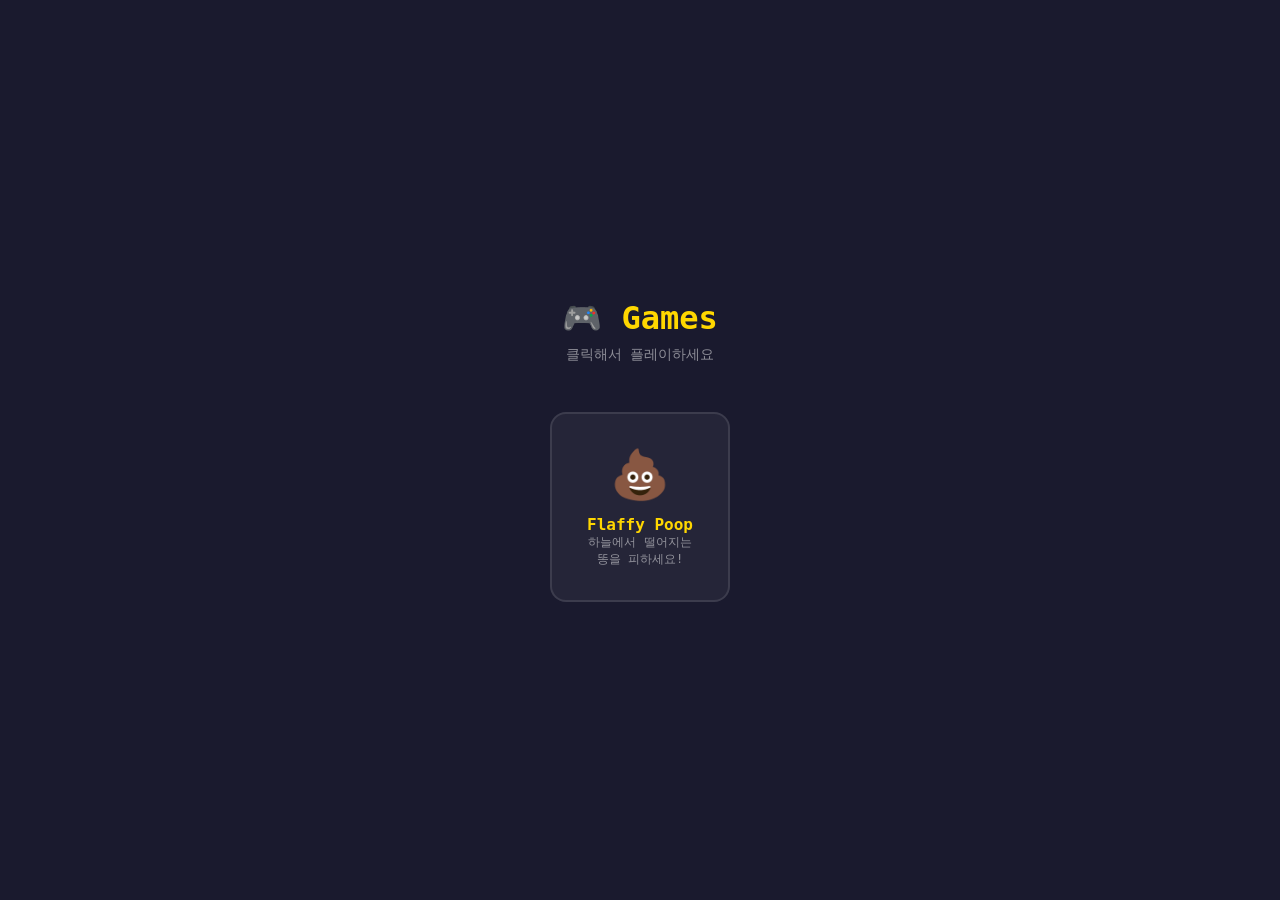
==== index.html @ 1748bb70 "prepare for GitHub Pages hosting - rename 'Flaffy Poop/' to 'flaffy-poop/' for clean URLs - add root" ====
<!DOCTYPE html>
<html lang="ko">
<head>
  <meta charset="UTF-8">
  <meta name="viewport" content="width=device-width, initial-scale=1.0">
  <title>Games</title>
  <style>
    * { margin: 0; padding: 0; box-sizing: border-box; }
    body {
      background: #1a1a2e;
      color: #fff;
      font-family: monospace;
      min-height: 100vh;
      display: flex;
      flex-direction: column;
      align-items: center;
      justify-content: center;
      padding: 40px 20px;
    }
    h1 { font-size: 2rem; color: #FFD700; margin-bottom: 8px; }
    p  { color: rgba(255,255,255,0.5); margin-bottom: 48px; font-size: 0.9rem; }
    .games { display: flex; flex-wrap: wrap; gap: 24px; justify-content: center; }
    .card {
      background: rgba(255,255,255,0.05);
      border: 2px solid rgba(255,255,255,0.1);
      border-radius: 16px;
      padding: 32px 28px;
      text-align: center;
      text-decoration: none;
      color: #fff;
      width: 180px;
      transition: transform 0.15s, border-color 0.15s;
    }
    .card:hover { transform: translateY(-4px); border-color: #FFD700; }
    .card .icon { font-size: 3rem; display: block; margin-bottom: 12px; }
    .card .name { font-size: 1rem; font-weight: bold; color: #FFD700; }
    .card .desc { font-size: 0.75rem; color: rgba(255,255,255,0.5); margin-top: 6px; }
  </style>
</head>
<body>
  <h1>🎮 Games</h1>
  <p>클릭해서 플레이하세요</p>
  <div class="games">
    <a class="card" href="flaffy-poop/">
      <span class="icon">💩</span>
      <span class="name">Flaffy Poop</span>
      <span class="desc">하늘에서 떨어지는 똥을 피하세요!</span>
    </a>
  </div>
</body>
</html>
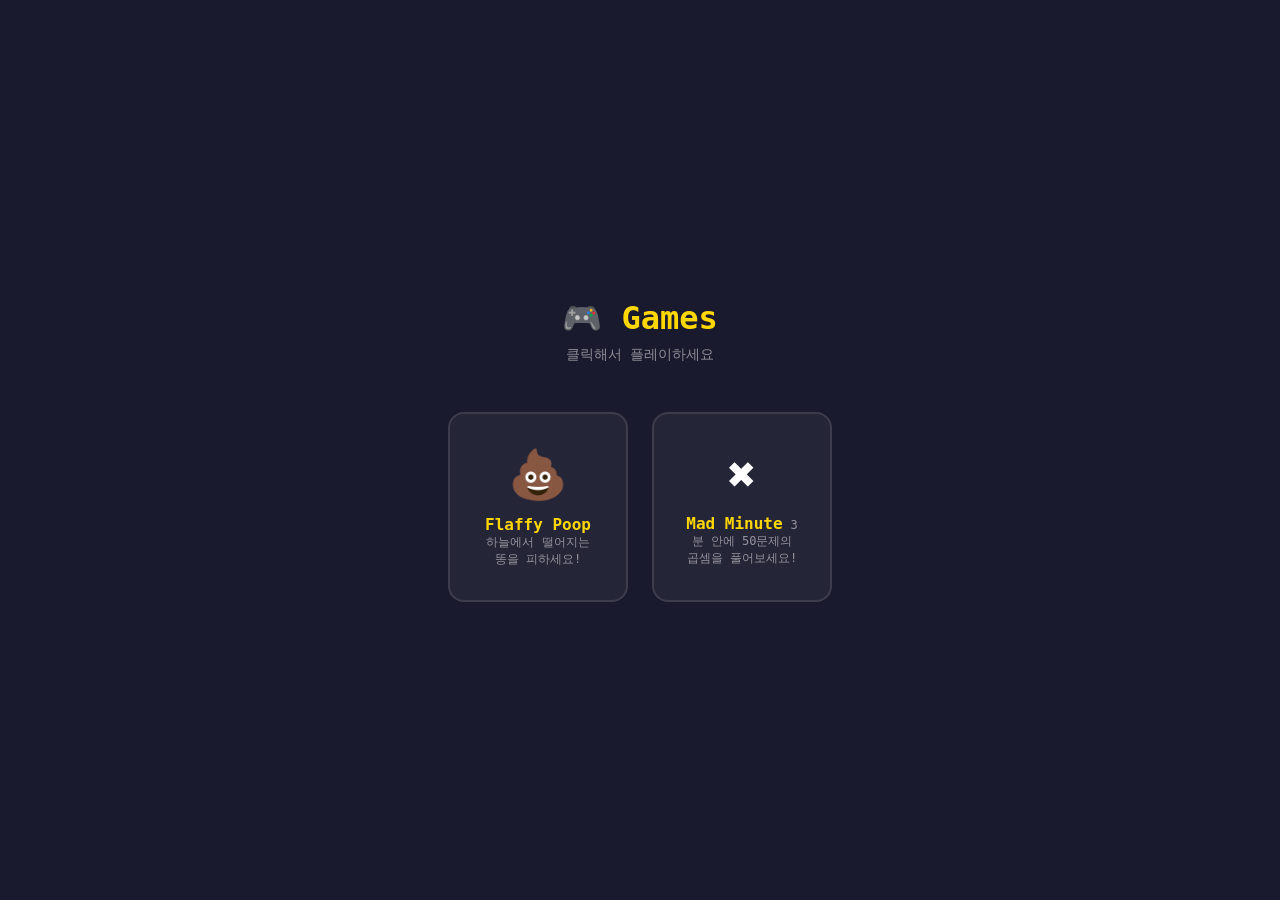
==== commit 13e5dffd: "add mad-minute game and link from homepage Co-Authored-By: Claude Sonnet 4.6 <noreply@anthropic.com>" ====
--- a/index.html
+++ b/index.html
@@ -46,6 +46,11 @@
       <span class="name">Flaffy Poop</span>
       <span class="desc">하늘에서 떨어지는 똥을 피하세요!</span>
     </a>
+    <a class="card" href="mad-minute/">
+      <span class="icon">✖️</span>
+      <span class="name">Mad Minute</span>
+      <span class="desc">3분 안에 50문제의 곱셈을 풀어보세요!</span>
+    </a>
   </div>
 </body>
 </html>
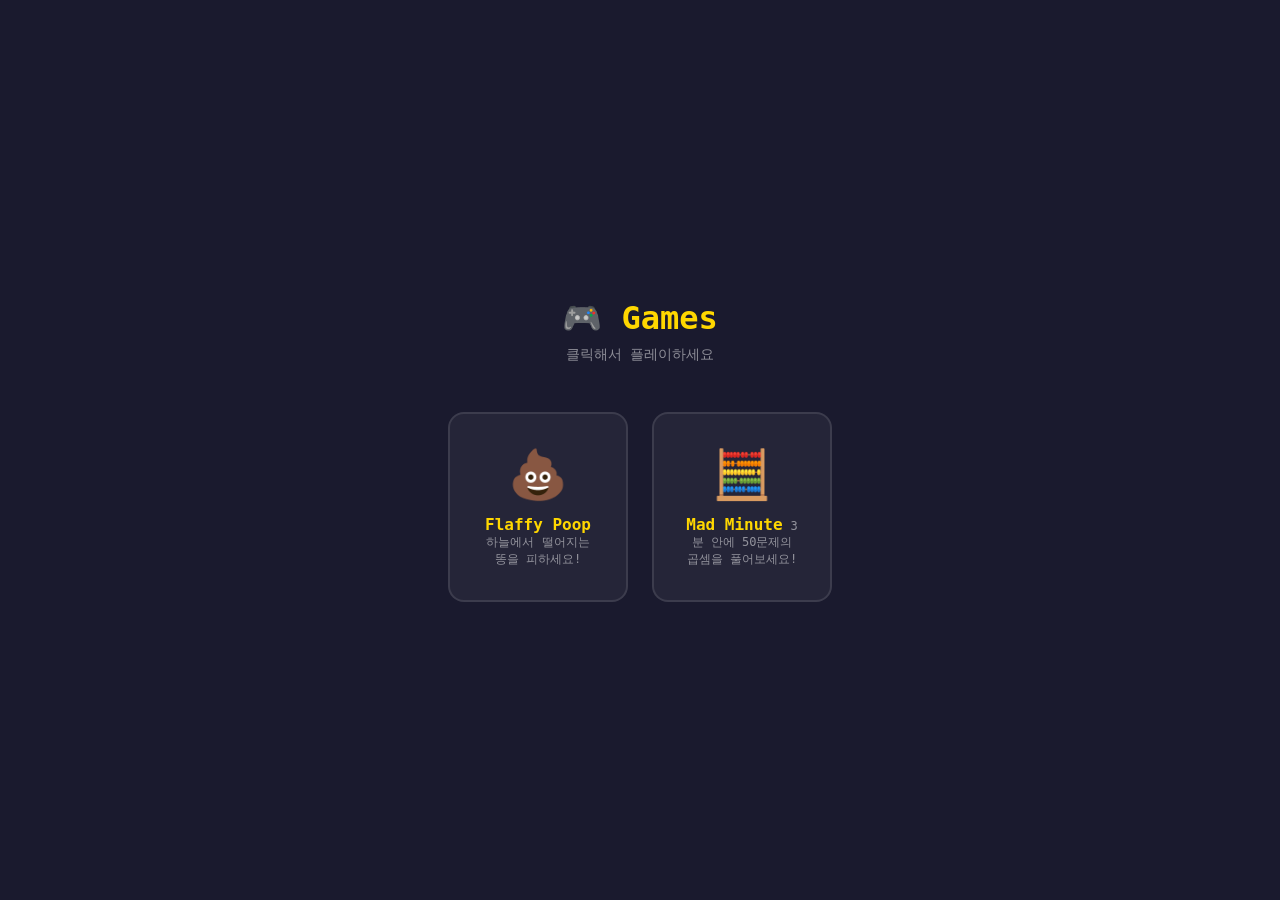
==== commit 5c32a1fb: "fix icon for Mad Minute game" ====
--- a/index.html
+++ b/index.html
@@ -47,7 +47,7 @@
       <span class="desc">하늘에서 떨어지는 똥을 피하세요!</span>
     </a>
     <a class="card" href="mad-minute/">
-      <span class="icon">✖️</span>
+      <span class="icon">🧮</span>
       <span class="name">Mad Minute</span>
       <span class="desc">3분 안에 50문제의 곱셈을 풀어보세요!</span>
     </a>
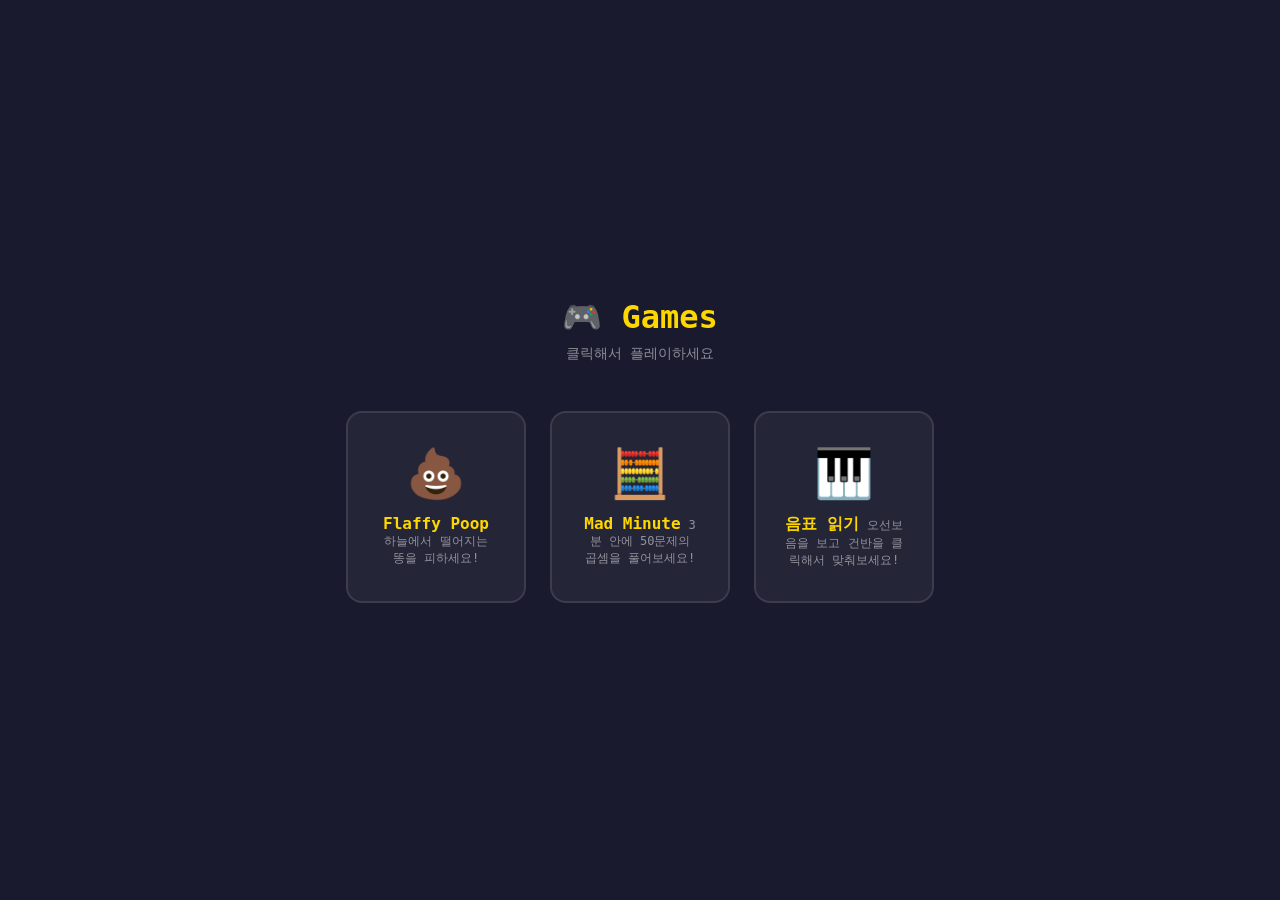
==== commit bc29d7d8: "add note-reader game with requirements, plan, and implementation files" ====
--- a/index.html
+++ b/index.html
@@ -51,6 +51,11 @@
       <span class="name">Mad Minute</span>
       <span class="desc">3분 안에 50문제의 곱셈을 풀어보세요!</span>
     </a>
+    <a class="card" href="note-reader/">
+      <span class="icon">🎹</span>
+      <span class="name">음표 읽기</span>
+      <span class="desc">오선보 음을 보고 건반을 클릭해서 맞춰보세요!</span>
+    </a>
   </div>
 </body>
 </html>
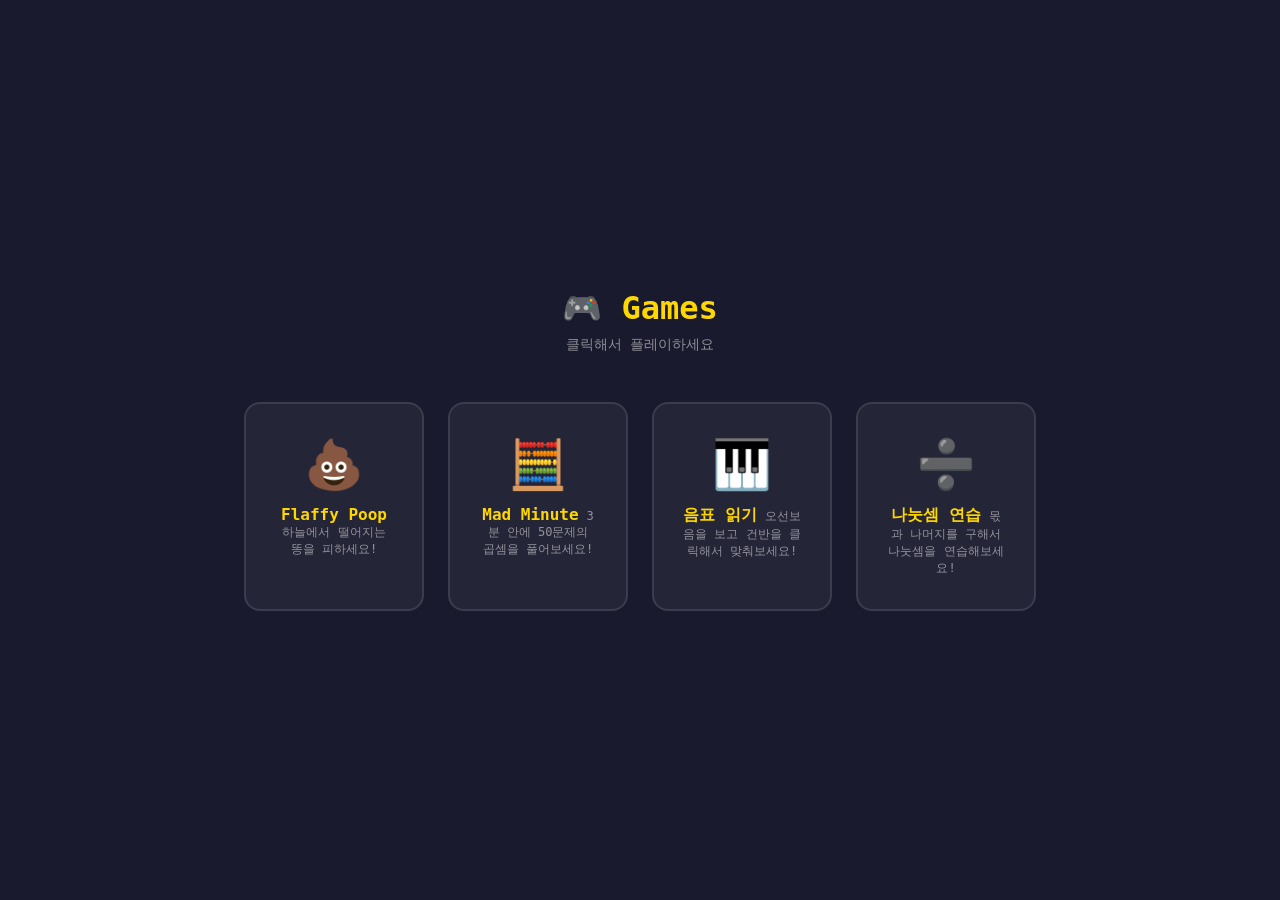
==== commit f1855601: "add division drill game with requirements, plan, and implementation files" ====
--- a/index.html
+++ b/index.html
@@ -56,6 +56,11 @@
       <span class="name">음표 읽기</span>
       <span class="desc">오선보 음을 보고 건반을 클릭해서 맞춰보세요!</span>
     </a>
+    <a class="card" href="division-drill/">
+      <span class="icon">➗</span>
+      <span class="name">나눗셈 연습</span>
+      <span class="desc">몫과 나머지를 구해서 나눗셈을 연습해보세요!</span>
+    </a>
   </div>
 </body>
 </html>
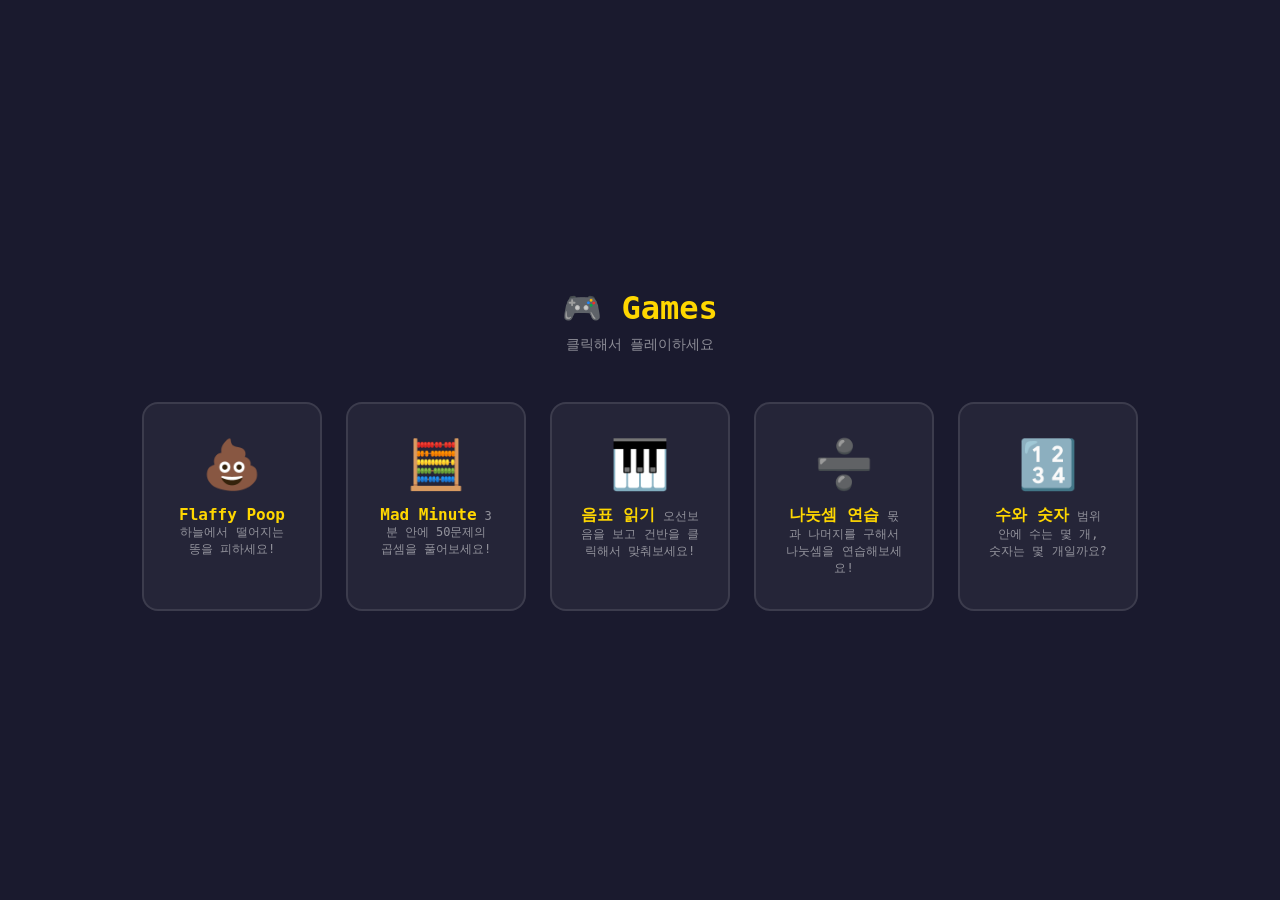
==== commit 5121b493: "add number-and-digit game with requirements, plan, and implementation files Adds a game that asks ho" ====
--- a/index.html
+++ b/index.html
@@ -61,6 +61,11 @@
       <span class="name">나눗셈 연습</span>
       <span class="desc">몫과 나머지를 구해서 나눗셈을 연습해보세요!</span>
     </a>
+    <a class="card" href="number-and-digit/">
+      <span class="icon">🔢</span>
+      <span class="name">수와 숫자</span>
+      <span class="desc">범위 안에 수는 몇 개, 숫자는 몇 개일까요?</span>
+    </a>
   </div>
 </body>
 </html>
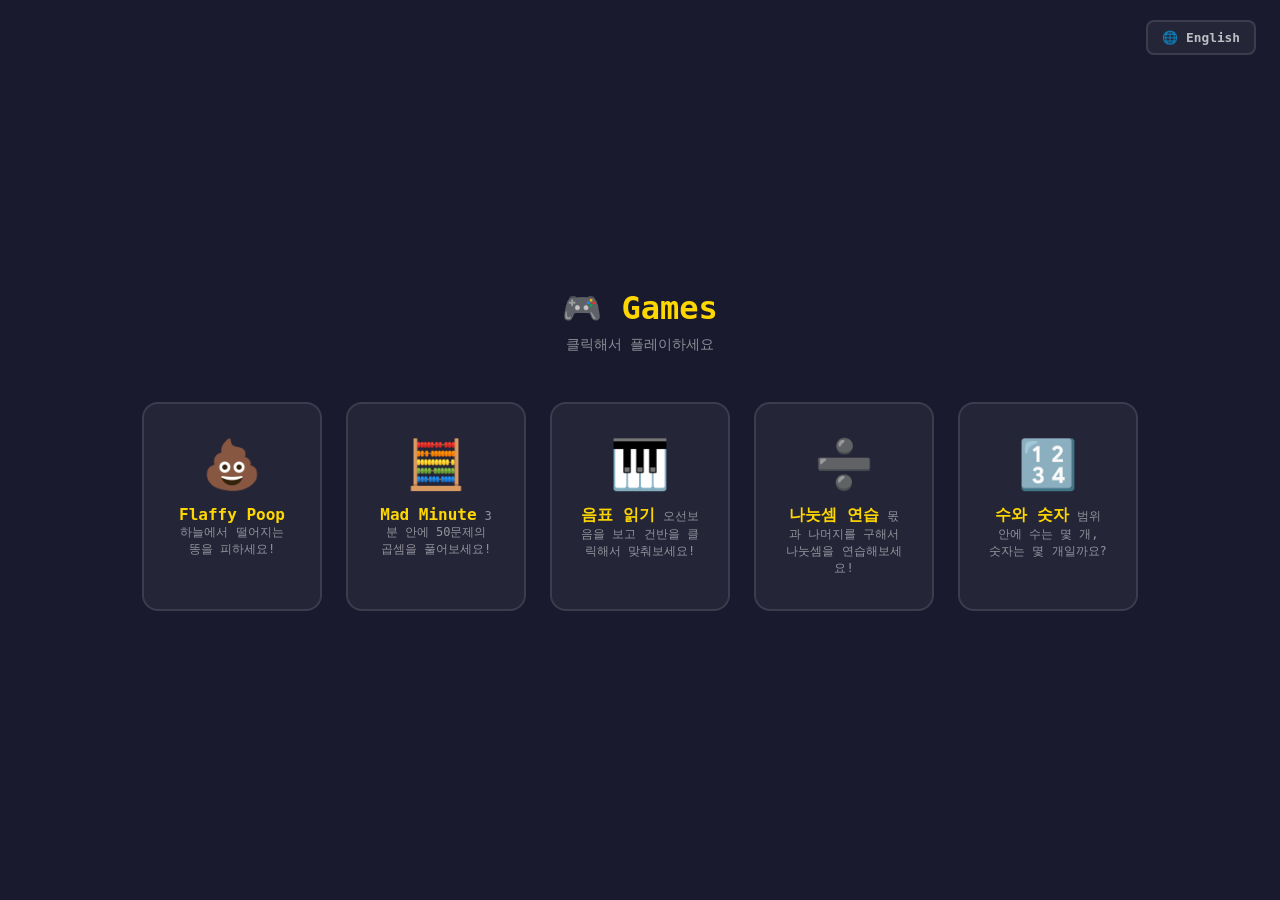
==== commit 2fe37d61: "add Korean/English language toggle across the launcher and all games Every page gains a top-right to" ====
--- a/index.html
+++ b/index.html
@@ -35,37 +35,110 @@
     .card .icon { font-size: 3rem; display: block; margin-bottom: 12px; }
     .card .name { font-size: 1rem; font-weight: bold; color: #FFD700; }
     .card .desc { font-size: 0.75rem; color: rgba(255,255,255,0.5); margin-top: 6px; }
+    .lang-btn {
+      position: absolute;
+      top: 20px;
+      right: 24px;
+      padding: 8px 14px;
+      font-family: inherit;
+      font-size: 0.8rem;
+      font-weight: bold;
+      color: rgba(255,255,255,0.7);
+      background: rgba(255,255,255,0.05);
+      border: 2px solid rgba(255,255,255,0.1);
+      border-radius: 8px;
+      cursor: pointer;
+      transition: border-color 0.15s, color 0.15s;
+    }
+    .lang-btn:hover { border-color: #FFD700; color: #FFD700; }
   </style>
 </head>
 <body>
+  <button id="lang-btn" class="lang-btn" onclick="toggleLang()">🌐 English</button>
+
   <h1>🎮 Games</h1>
-  <p>클릭해서 플레이하세요</p>
+  <p data-i18n="subtitle">클릭해서 플레이하세요</p>
   <div class="games">
     <a class="card" href="flaffy-poop/">
       <span class="icon">💩</span>
-      <span class="name">Flaffy Poop</span>
-      <span class="desc">하늘에서 떨어지는 똥을 피하세요!</span>
+      <span class="name" data-i18n="flaffyName">Flaffy Poop</span>
+      <span class="desc" data-i18n="flaffyDesc">하늘에서 떨어지는 똥을 피하세요!</span>
     </a>
     <a class="card" href="mad-minute/">
       <span class="icon">🧮</span>
-      <span class="name">Mad Minute</span>
-      <span class="desc">3분 안에 50문제의 곱셈을 풀어보세요!</span>
+      <span class="name" data-i18n="madName">Mad Minute</span>
+      <span class="desc" data-i18n="madDesc">3분 안에 50문제의 곱셈을 풀어보세요!</span>
     </a>
     <a class="card" href="note-reader/">
       <span class="icon">🎹</span>
-      <span class="name">음표 읽기</span>
-      <span class="desc">오선보 음을 보고 건반을 클릭해서 맞춰보세요!</span>
+      <span class="name" data-i18n="noteName">음표 읽기</span>
+      <span class="desc" data-i18n="noteDesc">오선보 음을 보고 건반을 클릭해서 맞춰보세요!</span>
     </a>
     <a class="card" href="division-drill/">
       <span class="icon">➗</span>
-      <span class="name">나눗셈 연습</span>
-      <span class="desc">몫과 나머지를 구해서 나눗셈을 연습해보세요!</span>
+      <span class="name" data-i18n="divisionName">나눗셈 연습</span>
+      <span class="desc" data-i18n="divisionDesc">몫과 나머지를 구해서 나눗셈을 연습해보세요!</span>
     </a>
     <a class="card" href="number-and-digit/">
       <span class="icon">🔢</span>
-      <span class="name">수와 숫자</span>
-      <span class="desc">범위 안에 수는 몇 개, 숫자는 몇 개일까요?</span>
+      <span class="name" data-i18n="numberName">수와 숫자</span>
+      <span class="desc" data-i18n="numberDesc">범위 안에 수는 몇 개, 숫자는 몇 개일까요?</span>
     </a>
   </div>
+
+  <script>
+    const LANG_KEY = 'siteLang';
+
+    const I18N = {
+      ko: {
+        subtitle: '클릭해서 플레이하세요',
+        flaffyName: 'Flaffy Poop',
+        flaffyDesc: '하늘에서 떨어지는 똥을 피하세요!',
+        madName: 'Mad Minute',
+        madDesc: '3분 안에 50문제의 곱셈을 풀어보세요!',
+        noteName: '음표 읽기',
+        noteDesc: '오선보 음을 보고 건반을 클릭해서 맞춰보세요!',
+        divisionName: '나눗셈 연습',
+        divisionDesc: '몫과 나머지를 구해서 나눗셈을 연습해보세요!',
+        numberName: '수와 숫자',
+        numberDesc: '범위 안에 수는 몇 개, 숫자는 몇 개일까요?',
+      },
+      en: {
+        subtitle: 'Click a game to play',
+        flaffyName: 'Flaffy Poop',
+        flaffyDesc: 'Dodge the poop falling from the sky!',
+        madName: 'Mad Minute',
+        madDesc: 'Solve 50 multiplication problems in 3 minutes!',
+        noteName: 'Note Reader',
+        noteDesc: 'Read the note on the staff and click the right key!',
+        divisionName: 'Division Drill',
+        divisionDesc: 'Practice division by finding quotients and remainders!',
+        numberName: 'Numbers & Digits',
+        numberDesc: 'How many numbers, and how many digits, are in the range?',
+      },
+    };
+
+    let lang = localStorage.getItem(LANG_KEY) === 'en' ? 'en' : 'ko';
+
+    function t(key) {
+      return I18N[lang][key] ?? key;
+    }
+
+    function toggleLang() {
+      lang = lang === 'ko' ? 'en' : 'ko';
+      localStorage.setItem(LANG_KEY, lang);
+      applyLanguage();
+    }
+
+    function applyLanguage() {
+      document.documentElement.lang = lang;
+      document.querySelectorAll('[data-i18n]').forEach(el => {
+        el.textContent = t(el.dataset.i18n);
+      });
+      document.getElementById('lang-btn').textContent = lang === 'ko' ? '🌐 English' : '🌐 한국어';
+    }
+
+    applyLanguage();
+  </script>
 </body>
 </html>
